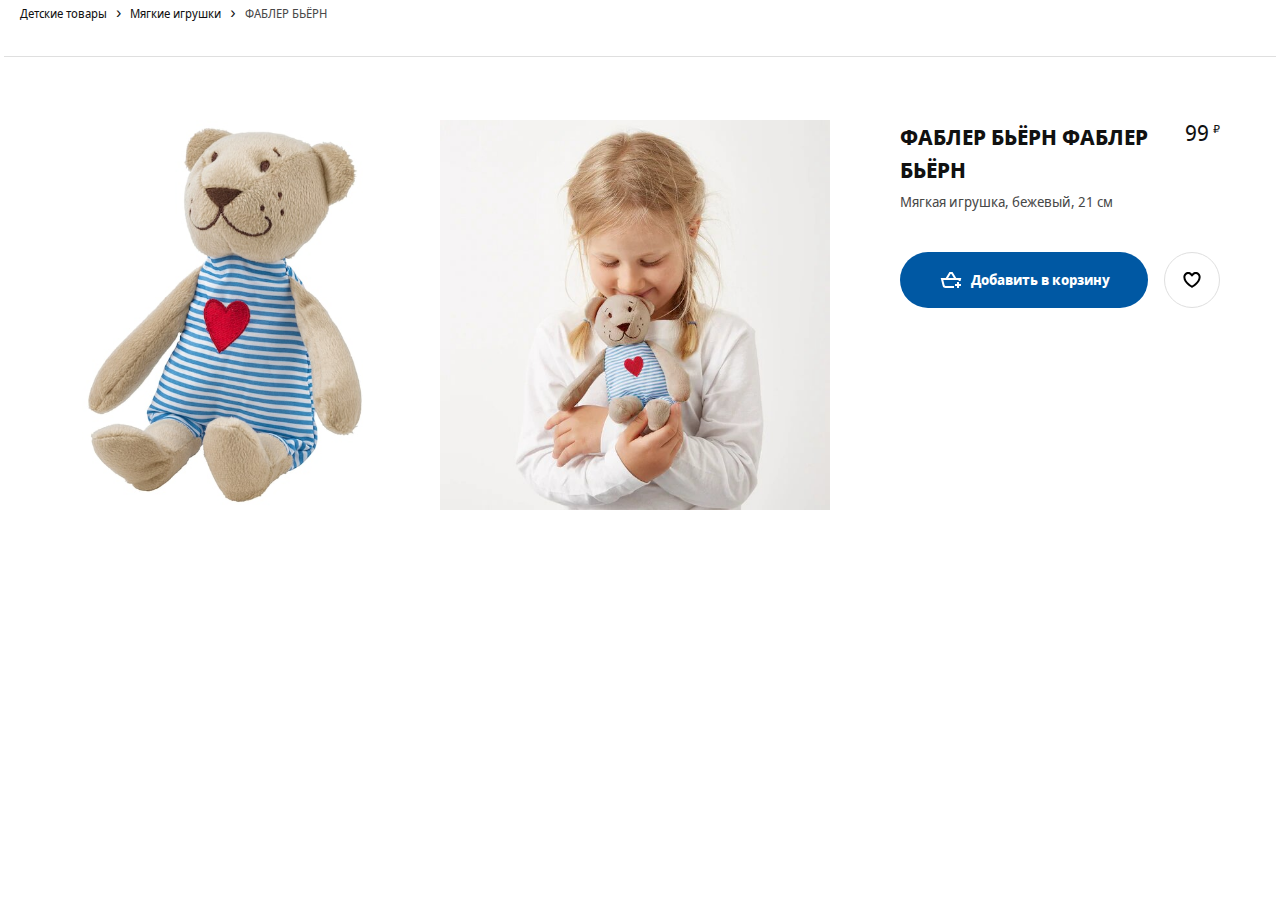
==== card.html @ 56ce19c1 "Add project files" ====
<!DOCTYPE html>
<html lang="en">
<head>
	<meta charset="UTF-8">
	<meta name="viewport" content="width=device-width, user-scalable=no, initial-scale=1.0, maximum-scale=1.0, minimum-scale=1.0">
	<meta http-equiv="X-UA-Compatible" content="ie=edge">
	<link rel="apple-touch-icon" sizes="180x180" href="favicon/apple-touch-icon.png">
	<link rel="icon" type="image/png" sizes="32x32" href="favicon/favicon-32x32.png">
	<link rel="icon" type="image/png" sizes="16x16" href="favicon/favicon-16x16.png">
	<link rel="mask-icon" href="favicon/safari-pinned-tab.svg" color="#0058ab">
	<meta name="msapplication-TileColor" content="#0058ab">
	<meta name="theme-color" content="#0058ab">
	<title>Детские игрушки - IKEA</title>
	<link rel="stylesheet" href="styles/styles.css">
</head>
<body>
<main>
	<div class="container">
		<div class="breadcrumb">
			<nav role="navigation" aria-label="Breadcrumb" class="breadcrumb__nav">
				<ul class="breadcrumb__list">

					<li class="breadcrumb__list-item">
						<a href="goods.html?cat=Детские товары" class="breadcrumb__link"><span>Детские товары</span></a>
					</li>

					<li class="breadcrumb__list-item">
						<a href="goods.html?cat=Мягкие игрушки" class="breadcrumb__link"><span>Мягкие игрушки</span></a>
					</li>

					<li class="breadcrumb__list-item">
						<a href="#" class="breadcrumb__link"><span>ФАБЛЕР БЬЁРН</span></a>
					</li>

				</ul>
			</nav>
		</div>

		<div class="good wrapper">
			<div class="good-images">
				<div class="good-image__item">
					<img src="image/fabler-byorn-myagkaya-igrushka-bezhevyy__0710165_PE727396_S5.jpg" alt="">
				</div>
				<div class="good-image__item">
					<img src="image/fabler-byorn-myagkaya-igrushka-bezhevyy__0876865_PE611124_S5.jpg" alt="">
				</div>
			</div>
			<div class="good-item"> <!-- not-in-stock - нет в наличии-->
				<p class="good-item__new">Новинка</p>

				<div class="good-item__section">
					<div>
						<h2 class="good-item__header">ФАБЛЕР БЬЁРН ФАБЛЕР БЬЁРН</h2>
						<p class="good-item__description">Мягкая игрушка, бежевый, 21 см</p>

					</div>
					<p class="good-item__price">
						<span class="good-item__empty">Нет в наличии</span>
						<span class="good-item__price-value">99</span>
						<span class="good-item__currency">₽</span>
					</p>

				</div>
				<div class="good-item__buttons">
					<button type="button" class="btn btn-good" data-idd="idd001">
						<svg focusable="false" viewBox="0 0 24 24" class="btn-good-svg" aria-hidden="true">
							<path fill-rule="evenodd" clip-rule="evenodd" d="M10.4372 4H10.9993H12.0003H12.9996H13.5616L13.8538 4.48014L17.2112 9.99713H21H22.2806L21.9702 11.2396L21.5303 13H19.4688L19.7194 11.9971H4.28079L5.59143 17.2397C5.70272 17.6848 6.1027 17.9971 6.56157 17.9971H15V19.9971H6.56157C5.18496 19.9971 3.98502 19.0602 3.65114 17.7247L2.02987 11.2397L1.71924 9.99713H3.00002H6.78793L10.145 4.48017L10.4372 4ZM12.4375 6L14.87 9.99713H9.12911L11.5614 6H12.0003H12.4375ZM17.9961 16V14H19.9961V16H21.9961V18H19.9961V20H17.9961V18H15.9961V16H17.9961Z"></path>
						</svg>

						<span class="btn-good__label">Добавить в корзину</span>
					</button>
					<button type="button" class="btn btn-add-wishlist" data-idd="idd001">
						<svg focusable="false" viewBox="0 0 24 24" class="btn-add-wishlist__svg" aria-hidden="true">
							<path fill-rule="evenodd" clip-rule="evenodd" d="M12.336 5.52055C14.2336 3.62376 17.3096 3.62401 19.2069 5.52129C20.2067 6.52115 20.6796 7.85005 20.6259 9.15761C20.6151 12.2138 18.4184 14.8654 16.4892 16.6366C15.4926 17.5517 14.5004 18.2923 13.7593 18.8036C13.3879 19.0598 13.0771 19.2601 12.8574 19.3973C12.7475 19.466 12.6601 19.519 12.5992 19.5555C12.5687 19.5737 12.5448 19.5879 12.5279 19.5978L12.5079 19.6094L12.502 19.6129L12.5001 19.614C12.5001 19.614 12.4989 19.6147 11.9999 18.748C11.501 19.6147 11.5005 19.6144 11.5005 19.6144L11.4979 19.6129L11.4919 19.6094L11.472 19.5978C11.4551 19.5879 11.4312 19.5737 11.4007 19.5555C11.3397 19.519 11.2524 19.466 11.1425 19.3973C10.9227 19.2601 10.612 19.0598 10.2405 18.8036C9.49947 18.2923 8.50726 17.5517 7.51063 16.6366C5.58146 14.8654 3.38477 12.2139 3.37399 9.15765C3.32024 7.85008 3.79314 6.52117 4.79301 5.52129C6.69054 3.62376 9.76704 3.62376 11.6646 5.52129L11.9993 5.856L12.3353 5.52129L12.336 5.52055ZM11.9999 18.748L11.5005 19.6144L11.9999 19.9019L12.4989 19.6147L11.9999 18.748ZM11.9999 17.573C12.1727 17.462 12.384 17.3226 12.6236 17.1573C13.3125 16.6821 14.2267 15.9988 15.1366 15.1634C17.0157 13.4381 18.6259 11.2919 18.6259 9.13506V9.11213L18.627 9.08922C18.6626 8.31221 18.3844 7.52727 17.7926 6.9355C16.6762 5.81903 14.866 5.81902 13.7495 6.9355L13.7481 6.93689L11.9965 8.68166L10.2504 6.9355C9.13387 5.81903 7.3237 5.81903 6.20722 6.9355C5.61546 7.52727 5.33724 8.31221 5.3729 9.08922L5.37395 9.11213V9.13507C5.37395 11.2919 6.98418 13.4381 8.86325 15.1634C9.77312 15.9988 10.6874 16.6821 11.3762 17.1573C11.6159 17.3226 11.8271 17.462 11.9999 17.573Z"></path>
						</svg>
					</button>
				</div>

			</div>
		</div>


	</div>
</main>
</body>
</html>
---- styles/styles.css ----
/*
* Prefixed by https://autoprefixer.github.io
* PostCSS: v7.0.29,
* Autoprefixer: v9.7.6
* Browsers: last 4 version
*/

@font-face {
	font-family: 'Noto Sans';
	src: local('Noto Sans Display Regular'), local('NotoSansDisplay-Regular'), url('../fonts/Notosansdisplayregular.woff2') format('woff2'), url('../fonts/Notosansdisplayregular.woff') format('woff');
	font-weight: 400;
	font-style: normal;
}

@font-face {
	font-family: 'Noto Sans';
	src: local('Noto Sans Display Italic'), local('NotoSansDisplay-Italic'), url('../fonts/Notosansdisplayitalic.woff2') format('woff2'), url('../fonts/Notosansdisplayitalic.woff') format('woff');
	font-weight: 400;
	font-style: italic;
}

@font-face {
	font-family: 'Noto Sans';
	src: local('Noto Sans Display Bold'), local('NotoSansDisplay-Bold'), url('../fonts/Notosansdisplaybold.woff2') format('woff2'), url('../fonts/Notosansdisplaybold.woff') format('woff');
	font-weight: 700;
	font-style: normal;
}

@font-face {
	font-family: 'Noto Sans';
	src: local('Noto Sans Display Bold Italic'), local('NotoSansDisplay-BoldItalic'), url('../fonts/Notosansdisplaybolditalic.woff2') format('woff2'), url('../fonts/Notosansdisplaybolditalic.woff') format('woff');
	font-weight: 700;
	font-style: italic;
}

html {
	-webkit-box-sizing: border-box;
	box-sizing: border-box;
}

*,
*::before,
*::after {
	-webkit-box-sizing: inherit;
	box-sizing: inherit;
}

body {
	min-width: 320px;
	margin: 0;

	background-color: #fff; /*под проект*/
	font-family: Noto Sans, Arial, sans-serif; /*в "" свой шрифт под проект*/

	font-size: 16px;
	color: #111;
	line-height: 1.5;
	-webkit-font-smoothing: subpixel-antialiased;
}

button, input {
	font: inherit;
}

button {
	cursor: pointer;
}

img {
	max-width: 100%;
	width: 100%;
	height: auto;
}

a {
	text-decoration: none;
	color: inherit;
}

ul {
	list-style: none;
	padding: 0;
	margin: 0;
}

h1, h2, h3, p {
	padding: 0;
	margin: 0;
}

/* container */

.container {
	max-width: 100rem;
	margin: 0 auto;
	padding: 0 1.25rem;
}

.visually-hidden {
	position: absolute !important;
	clip: rect(1px 1px 1px 1px);
	clip: rect(1px, 1px, 1px, 1px);
	padding: 0 !important;
	border: 0 !important;
	height: 1px !important;
	width: 1px !important;
	overflow: hidden;
}

/* при работе с float */

.clearfix::after {
	content: "";
	display: table;
	clear: both;
}

header {
	margin-bottom: 3.75rem;
}

.header {
	display: -ms-grid;
	display: grid;
	grid-gap: 1.25rem;
	-ms-grid-columns: 2fr 1.25rem 2fr 1.25rem 16fr 1.25rem 1fr 1.25rem 1fr;
	grid-template-columns: 2fr 2fr 16fr 1fr 1fr;
	-webkit-box-align: center;
	-ms-flex-align: center;
	align-items: center;
	padding: 1.75rem 0;
}

footer {
	background-color: #f5f5f5;
	margin-top: 3.75rem;
	padding: 3.75rem 0 0 0;
}

.footer {
	display: -ms-grid;
	display: grid;
	-ms-grid-columns: 1fr 1fr 1fr;
	grid-template-columns: 1fr 1fr 1fr;
}

.main-header {
	margin-bottom: 1.875rem
}

.btn {
	background-color: transparent;
	outline: transparent;
	border-radius: 50%;
	width: 40px;
	height: 40px;
	display: -webkit-box;
	display: -ms-flexbox;
	display: flex;
	-webkit-box-align: center;
	-ms-flex-align: center;
	align-items: center;
	-webkit-box-pack: center;
	-ms-flex-pack: center;
	justify-content: center;
	border: 1px solid transparent;
}

.btn:hover {
	background-color: #f5f5f5;
	color: #111;
}

.svg-icon {
	fill: currentColor;
}

.logo {
	text-align: center;
	width: 75px;
	height: 30px;

}

.search {
	position: relative;
	-webkit-box-flex: 1;
	-ms-flex-positive: 1;
	flex-grow: 1;
	height: 50px;
	margin: 0 40px;
}

.search-input {
	-webkit-appearance: none;
	-moz-appearance: none;
	appearance: none;
	background-color: #f5f5f5;
	display: block;
	appearance: none;
	width: 100%;
	height: 100%;
	padding: .5rem 3.5rem;
	margin: 0 auto;
	line-height: 1.5;
	border: 0;
	border-radius: 50em;
	outline: 0;
	-webkit-box-shadow: none;
	box-shadow: none;
	-webkit-transition: background .2s;
	-o-transition: background .2s;
	transition: background .2s;
}

.search-btn {
	position: absolute;
	top: 0.9rem;
	right: 0.9rem;
	background-image: url("data:image/svg+xml;charset=utf-8,%3Csvg width='16' height='17' fill='%23484848' xmlns='http://www.w3.org/2000/svg'%3E%3Cpath fill-rule='evenodd' clip-rule='evenodd' d='M6.5 11a4.5 4.5 0 110-9 4.5 4.5 0 010 9zm4.968-.307a6.5 6.5 0 10-1.514 1.315l3.996 3.996 1.414-1.414-3.896-3.897z'/%3E%3C/svg%3E");
	background-repeat: no-repeat;
	background-size: contain;
	width: 2.5rem;
	height: 1.5rem;
	background-position: center;
}

.offer {
	position: relative;
}

.offer-extra {
	position: absolute;
	padding: .9rem;
	color: #111;
	left: 1.25rem;
	bottom: 1.25rem;
	display: -webkit-box;
	display: -ms-flexbox;
	display: flex;
	background: #fff;
	-webkit-box-orient: vertical;
	-webkit-box-direction: normal;
	-ms-flex-direction: column;
	flex-direction: column;
	-webkit-box-align: start;
	-ms-flex-align: start;
	align-items: flex-start;
	max-width: 19rem;
	min-width: 13rem;
	font-size: .9rem;
	line-height: 1.5;
	font-weight: bold;
	word-break: break-word;
}

.offer-arrow {
	display: inline-block;
	height: 1.5rem;
	width: 1.5rem;
	vertical-align: middle;
	fill: currentColor;
	margin-top: 1.875rem;

}


.footer-header {
	line-height: 2rem;
	font-size: 1.25rem;
	padding: 0 0 1rem 0;

}

.footer-list {
	margin-bottom: .8rem;
}

.footer-list > a {
	color: #484848;
}

.footer-list > a:hover {
	color: #111;
	text-decoration: underline;
}

.catalog {
	position: fixed;
	z-index: 999;
	top: 0;
	left: -100%;
	bottom: 0;
	background-color: #fff;
	overflow-y: auto;
	overflow-x: hidden;
	-webkit-transition: left 0.2s 0s;
	-o-transition: left 0.2s 0s;
	transition: left 0.2s 0s;
	width: 20rem;
	padding: 6rem 4rem 3rem;

}

.catalog.open {
	left: 0;
}

.catalog-btn {
	position: absolute;
	top: 3rem;
	left: 3rem;
}

.catalog-list__item,
.subcatalog-list__item {
	cursor: pointer;
	color: #111;


}

.catalog-list__item a,
.subcatalog-list__item a {
	text-decoration: underline;
	display: block;
}

.catalog-list__item a {
	padding: .5rem 1.5rem .5rem 0;
}

.subcatalog-list__item a {
	padding: .5rem 0;
}

.catalog-list__item:hover a,
.subcatalog-list__item:hover a {
	text-decoration: underline;
}

.catalog-list__item.active {
	background-repeat: no-repeat;
	background-position: right 0 center;
	background-image: url('data:image/svg+xml;utf8,<svg width="24" height="24" viewBox="0 0 24 24" fill="none" xmlns="http://www.w3.org/2000/svg"><path fill-rule="evenodd" clip-rule="evenodd" d="M15.5996 11.9999L9.81456 17.7857L8.40026 16.3716L12.7714 11.9999L8.40026 7.62823L9.81457 6.21411L15.5996 11.9999Z" fill="%23959595"/></svg>');
}

.subcatalog {
	position: fixed;
	z-index: 998;
	top: 0;
	left: -100%;
	bottom: 0;
	background-color: #fff;
	overflow-y: auto;
	overflow-x: hidden;
	-webkit-transition: left, right 0.2s 0s;
	-o-transition: left, right 0.2s 0s;
	transition: left, right 0.2s 0s;
	width: 25rem;
	padding: 6rem 4rem 3rem;
	border-left: 2px solid #ccc;
}

.subcatalog.subopen {
	left: 20rem;
	display: block;
}

.overlay {
	display: block;
	position: fixed;
	z-index: 899;
	top: 0;
	bottom: 0;
	right: 0;
	left: 0;
	background-color: black;
	-webkit-transition: all .2s ease;
	-o-transition: all .2s ease;
	transition: all .2s ease;
	opacity: 0;
	pointer-events: none;
}

.overlay.active {
	opacity: 0.25;
	pointer-events: all;
}


.wrapper {
	position: relative;
	margin-top: 4rem;
}

.wrapper:before {
	content: '';
	width: calc(100% + 2rem);
	display: block;
	position: absolute;
	top: -2rem;
	z-index: 99;
	margin: 0 -1rem;
	border-bottom: 1px solid #dfdfdf;
}

.good {
	display: -ms-grid;
	display: grid;
	-ms-grid-columns: minmax(0, 1fr) 1.25rem minmax(0, 1fr) 1.25rem minmax(0, 1fr) 1.25rem minmax(0, 1fr) 1.25rem minmax(0, 1fr) 1.25rem minmax(0, 1fr) 1.25rem minmax(0, 1fr) 1.25rem minmax(0, 1fr) 1.25rem minmax(0, 1fr) 1.25rem minmax(0, 1fr) 1.25rem minmax(0, 1fr) 1.25rem minmax(0, 1fr);
	grid-template-columns: repeat(12, minmax(0, 1fr));
	grid-column-gap: 1.25rem;
	padding-top: 2rem;
}

.good-images {
	display: -webkit-box;
	display: -ms-flexbox;
	display: flex;
	-ms-flex-wrap: wrap;
	flex-wrap: wrap;
	-ms-grid-column: 1;
	grid-column-start: 1;
	-ms-grid-column-span: 8;
	grid-column-end: 9;
	-ms-flex-pack: distribute;
	justify-content: space-around;


}

.good-image__item {
	width: calc(50% - 1.25rem);
	margin-left: .625rem;
	margin-right: .625rem;
	min-height: 500px;
}


.good-item {
	-ms-grid-column: 9;
	grid-column-start: 9;
	-ms-grid-column-span: 4;
	grid-column-end: 13;
	padding: 0 2.5rem;
}

.good-item__section {
	margin-bottom: 2.5rem;
}

.good-item__new {
	display: none;
}


.good-item__empty {
	display: none;
}

.not-in-stock .good-item__empty {
	display: block;
}

.not-in-stock .btn-good {
	display: none;
}

.good-item__header {
	font-size: 1.375rem;
	line-height: 1.5;
	font-weight: 700;
	text-transform: uppercase;
	margin-bottom: .3rem;
}

.good-item__description {
	line-height: 1.5;
	letter-spacing: 0;
	font-weight: 400;
	color: #484848;
	font-size: .875rem;
}

.good-item__price {
	white-space: nowrap;
	text-align: right;
}

.good-item__section {
	display: -webkit-box;
	display: -ms-flexbox;
	display: flex;
	-webkit-box-pack: justify;
	-ms-flex-pack: justify;
	justify-content: space-between;
}

.good-item__price-value {
	line-height: 1.1875;
	font-size: 1.375rem;
}

.good-item__currency {
	line-height: .9;
	font-size: .6875rem;
	vertical-align: text-top;
}

.not-in-stock .good-item__price-value,
.not-in-stock .good-item__currency {
	display: none;
}

.good-item__buttons {
	display: -webkit-box;
	display: -ms-flexbox;
	display: flex;
	-webkit-box-pack: justify;
	-ms-flex-pack: justify;
	justify-content: space-between;
	-webkit-box-align: center;
	-ms-flex-align: center;
	align-items: center;
	width: 100%;
}

.btn-good {
	margin-right: 1rem;
	-webkit-box-flex: 1;
	-ms-flex-positive: 1;
	flex-grow: 1;
	-ms-flex-negative: 1;
	flex-shrink: 1;
	position: relative;
	background: #0058a3;
	color: #fff;
	border-radius: 52px;
	padding: 0 2rem;
	display: -webkit-box;
	display: -ms-flexbox;
	display: flex;
	height: 3.5rem;
	-webkit-box-align: center;
	-ms-flex-align: center;
	align-items: center;
}

.btn-good-svg {
	margin-right: .5rem;
	vertical-align: top;
	-ms-flex-negative: 0;
	flex-shrink: 0;
	display: inline-block;
	height: 1.5rem;
	width: 1.5rem;
	fill: #fff;
}

.btn-good:hover {
	color: #0058a3;
}

.btn-good:hover .btn-good-svg {
	fill: #0058a3;
}

.btn-good__label {
	text-align: center;
	border: 0;
	font-weight: 700;
	font-size: .875rem;
	line-height: 1.42857;
}

.btn-add-wishlist {
	background: rgba(0, 0, 0, 0);
	color: #111;
	border-radius: 40px;
	padding: 0 .9375rem;
	border: 1px solid #dfdfdf;
	height: 3.5rem;
	width: 3.5rem;
	margin-left: auto;
}

.btn-add-wishlist__svg {
	height: 1.5rem;
	width: 1.5rem;

}

.btn-add-wishlist:hover .btn-add-wishlist__svg {
	fill: red;
}

.btn-add-wishlist.contains-wishlist .btn-add-wishlist__svg {
	fill: red;

}

.btn-add-wishlist:hover.contains-wishlist .btn-add-wishlist__svg {
	fill: black;
}


.goods-list {
	display: -ms-grid;
	display: grid;
	grid-template-columns: repeat(4, 1fr);
}

.goods-list__item {
	margin-bottom: 2rem;
}


.goods-item {
	position: relative;
	display: -webkit-box;
	display: -ms-flexbox;
	display: flex;
	-webkit-box-orient: vertical;
	-webkit-box-direction: normal;
	-ms-flex-direction: column;
	flex-direction: column;
	-webkit-box-pack: justify;
	-ms-flex-pack: justify;
	justify-content: space-between;
	height: 100%;
}

.goods-item__img {
	height: 380px;
	display: table-cell;
	vertical-align: middle
}


.btn-add-card {
	position: absolute;
	opacity: 0;
	-webkit-transition: opacity 0.2s 0s;
	-o-transition: opacity 0.2s 0s;
	transition: opacity 0.2s 0s;
	right: 1rem;
	bottom: 0.5rem;
	background-color: rgb(0, 88, 163);
	border: 1px solid rgb(0, 88, 163);
	background-repeat: no-repeat;
	background-position: center;
	background-image: url("data:image/svg+xml;utf8,<svg width='24' height='24' xmlns='http://www.w3.org/2000/svg' viewBox='0 0 24 24'><path fill-rule='evenodd' clip-rule='evenodd' d='M10.4372 4H10.9993H12.0003H12.9996H13.5616L13.8538 4.48014L17.2112 9.99713H21H22.2806L21.9702 11.2396L21.5303 13H19.4688L19.7194 11.9971H4.28079L5.59143 17.2397C5.70272 17.6848 6.1027 17.9971 6.56157 17.9971H15V19.9971H6.56157C5.18496 19.9971 3.98502 19.0602 3.65114 17.7247L2.02987 11.2397L1.71924 9.99713H3.00002H6.78793L10.145 4.48017L10.4372 4ZM12.4375 6L14.87 9.99713H9.12911L11.5614 6H12.0003H12.4375ZM17.9961 16V14H19.9961V16H21.9961V18H19.9961V20H17.9961V18H15.9961V16H17.9961Z' fill='white' /></svg>");
}

.btn-add-card:hover {
	background-color: rgb(255, 255, 255);
	background-image: url("data:image/svg+xml;utf8,<svg width='24' height='24' xmlns='http://www.w3.org/2000/svg' viewBox='0 0 24 24'><path fill-rule='evenodd' clip-rule='evenodd' d='M10.4372 4H10.9993H12.0003H12.9996H13.5616L13.8538 4.48014L17.2112 9.99713H21H22.2806L21.9702 11.2396L21.5303 13H19.4688L19.7194 11.9971H4.28079L5.59143 17.2397C5.70272 17.6848 6.1027 17.9971 6.56157 17.9971H15V19.9971H6.56157C5.18496 19.9971 3.98502 19.0602 3.65114 17.7247L2.02987 11.2397L1.71924 9.99713H3.00002H6.78793L10.145 4.48017L10.4372 4ZM12.4375 6L14.87 9.99713H9.12911L11.5614 6H12.0003H12.4375ZM17.9961 16V14H19.9961V16H21.9961V18H19.9961V20H17.9961V18H15.9961V16H17.9961Z' fill='rgb(0, 88, 163)' /></svg>");

}

.goods-item:hover .btn-add-card {
	opacity: 1;
}

.goods-item__header {
	margin-top: auto;
	margin-bottom: 1rem;
}

.goods-item__new {
	line-height: 1.42857;
	color: #ca5008;
	font-weight: 700;
	font-size: 0.8rem;
}

.goods-item__link {
	display: block;
	height: 100%;
}

.goods-item__description {
	margin-bottom: 1rem;
	font-size: .875rem;
	line-height: 1.42857;
}

.goods-item__price {
	min-height: calc(40px + 0.5rem);
	padding-bottom: 0.5rem;
	font-weight: 700;
}

.goods-item__price-value {
	font-size: 1.375rem;
}

.goods-item__currency {
	line-height: .9;
	font-size: .6875rem;
	vertical-align: text-top;
}


.breadcrumb__list-item {
	display: inline;
}

.breadcrumb__list-item:after {
	content: "\0203A";
	display: inline;
	margin: 0 .3125rem;
	font-size: 1rem;
	line-height: 1.125;
}

.breadcrumb__list-item:last-child:after {
	content: "";
}

.breadcrumb__link {
	font-size: .75rem;
	line-height: 1.5;
	font-weight: 400;
	vertical-align: middle;
}

.breadcrumb__list-item:last-child .breadcrumb__link {
	color: #484848;
	pointer-events: none;
	cursor: auto;
}

.cart-wrapper {
	max-width: 768px;
}

.cart-header {
	text-align: center;
}

.product {
	display: -ms-grid;
	display: grid;
	-ms-grid-columns: 152px 4fr 6fr;
	grid-template-columns: 152px 4fr 6fr;
	-ms-grid-rows: auto;
	grid-template-rows: auto;
	font-size: .81rem;
	line-height: 1.385;
}

.product > *:nth-child(1) {
	-ms-grid-row: 1;
	-ms-grid-column: 1;
}

.product > *:nth-child(2) {
	-ms-grid-row: 1;
	-ms-grid-column: 2;
}

.product > *:nth-child(3) {
	-ms-grid-row: 1;
	-ms-grid-column: 3;
}

.product__image-container {
	-ms-grid-column: 1;
	grid-column: 1;
	-ms-grid-row: 1;
	-ms-grid-row-span: 2;
	grid-row: 1/3;
	padding-right: 1rem;
}

.product__description {
	-ms-grid-column: 2;
	grid-column: 2;
	-ms-grid-row: 1;
	grid-row: 1;
}

.product__name {
	font-size: 1.2rem;
	margin-bottom: .5rem;
	font-weight: 700;
	text-transform: uppercase;
	word-break: break-word;
}

.product__prices {
	-ms-grid-column: 3;
	grid-column: 3;
	-ms-grid-row: 1;
	grid-row: 1;
	text-align: right;
	padding-top: 0;
}

.product__controls {
	-ms-grid-column: 3;
	grid-column: 3;
	-ms-grid-row: 2;
	grid-row: 2;
	margin-top: .5rem;
	display: -webkit-box;
	display: -ms-flexbox;
	display: flex;
	-webkit-box-pack: end;
	-ms-flex-pack: end;
	justify-content: flex-end;
}

.btn-remove {
	color: #444;
	border-color: #666;
	border-radius: unset;
}

.product__total {
	font-weight: 700;
	font-size: 1.06rem;
	line-height: 1.2;
}

.product-controls__remove {
	width: 12.5%;
}

.product-controls__quantity {
	width: 25%;
	margin-left: .5rem;
}

.cart-header {
	margin-bottom: 3rem;
}

.cart-item {
	margin-bottom: 2rem;
}

.cart-total {
	display: -webkit-box;
	display: -ms-flexbox;
	display: flex;
	-webkit-box-pack: justify;
	-ms-flex-pack: justify;
	justify-content: space-between;
	padding: .35rem 0;
	font-weight: 700;
	font-size: 14px;
	text-align: initial;
	border: dashed #cacaca;
	border-width: 1px 0;
}

.cart-checkout {
	color: #ffffff;
	padding: 12px 62px;
	background-color: #3a6e9f;
	border: none;
	display: block;
	margin: 1rem auto;
}

.cart-form {
	margin: 1rem 0;
	text-align: center;
}

.cart-form label {
	display: block;
	margin: 1rem;
}

select {
	width: 100%;
	max-width: 352px;
	height: 40px;
	margin: 0;
	padding: 0 10px;
	border: 1px solid #666;
	border-radius: 2px;
	background: #fff url(../image/chevron-down-thin-24.1667eab2.svg) no-repeat right 8px center/1.5rem;
	-webkit-appearance: none;
	-moz-appearance: none;
	appearance: none;
	font-size: 1rem;
	line-height: 1.15;
	font-family: inherit;
	text-transform: none;
}

@media (max-width: 1200px) {
	.goods-list {
		grid-template-columns: repeat(3, 1fr);
	}
}

@media (max-width: 768px) {
	.goods-list {
		grid-template-columns: repeat(2, 1fr);
	}

	.header {
		-ms-grid-columns: 1fr 1.25rem 4fr 1.25rem 1fr 1.25rem 1fr;
		grid-template-columns: 1fr 4fr 1fr 1fr;
		-ms-grid-rows: auto 1.25rem auto 1.25rem auto;
		grid-template-areas: "burger logo wishlist cart" "main main . sidebar" "footer footer footer footer";
	}

	.btn-burger {
		grid-area: burger;
	}

	.logo {
		grid-area: logo;
	}

	.btn-wishlist {
		grid-area: wishlist;
	}

	.btn-cart {
		grid-area: cart;
	}

	.search {
		grid-area: search;
		-ms-grid-row: 2;
		grid-row: 2;
		-ms-grid-column-span: 5;
		grid-column-end: 6;
		-ms-grid-column: 1;
		grid-column-start: 1;
		margin: 0;
	}

	.footer {
		-ms-grid-rows: auto;
		grid-template-rows: auto;
		-webkit-box-pack: center;
		-ms-flex-pack: center;
		justify-content: center;
		grid-template-areas: "catalog" "about" "connection";
		-ms-grid-columns: 300px;
		grid-template-columns: 300px

	}

	.footer-catalog {
		grid-area: catalog;
		margin-bottom: 50px;
	}

	.footer-about {
		grid-area: about;
		margin-bottom: 50px;
	}

	.footer-connection {
		grid-area: connection;
		margin-bottom: 50px;
	}

	.catalog {
		width: 50%;
	}

	.subcatalog {
		width: 50%;
		left: auto;
		right: -100%;
	}

	.subcatalog.subopen {
		right: 0;
		left: auto;
	}
}

@media (max-width: 768px) {

	.footer-catalog {
		-ms-grid-row: 1;
		-ms-grid-column: 1

	}

	.footer-about {
		-ms-grid-row: 2;
		-ms-grid-column: 1

	}

	.footer-connection {
		-ms-grid-row: 3;
		-ms-grid-column: 1

	}
}

@media (max-width: 768px) {

	.btn-burger {
		-ms-grid-row: 1;
		-ms-grid-column: 1;
	}

	.logo {
		-ms-grid-row: 1;
		-ms-grid-column: 3;
	}

	.btn-wishlist {
		-ms-grid-row: 1;
		-ms-grid-column: 5;
	}

	.btn-cart {
		-ms-grid-row: 1;
		-ms-grid-column: 7;
	}
}

@media (max-width: 576px) {
	.goods-list {
		-ms-grid-columns: 1fr;
		grid-template-columns: 1fr;
	}

	.catalog {
		width: 100%;
	}

	.subcatalog {
		z-index: 999;
		width: 100%;
	}

	.subcatalog.subopen {
		right: 0;
	}
}
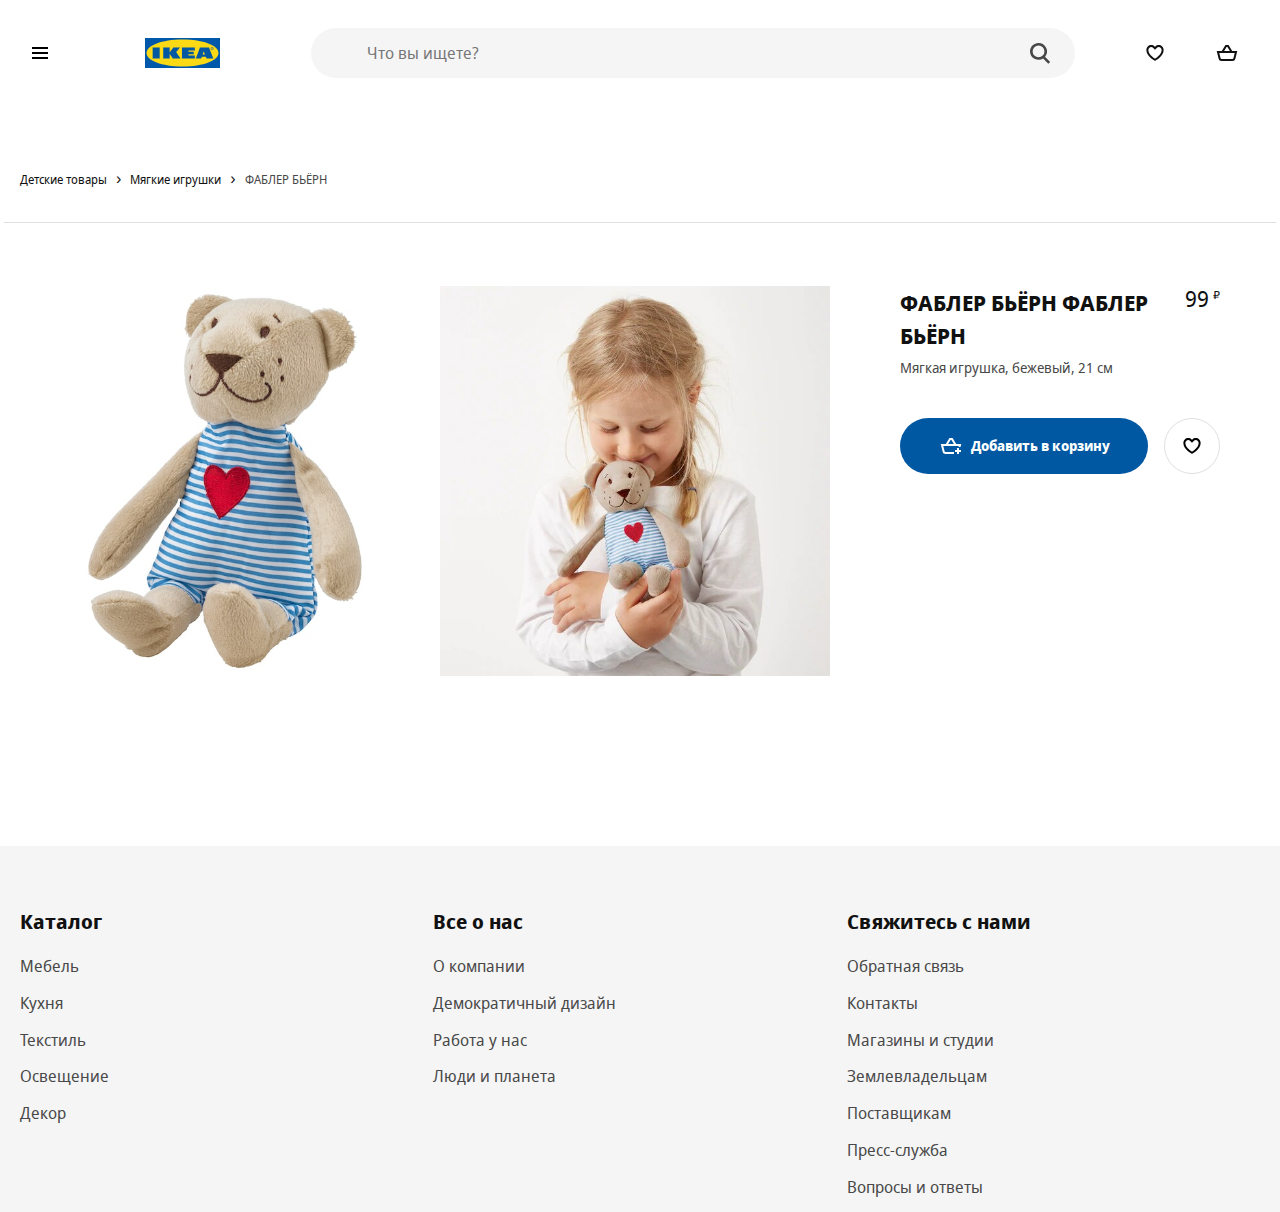
==== commit 9dbe27c6: "Add header, footer, catalog and subcatalog JS files" ====
--- a/card.html
+++ b/card.html
@@ -12,6 +12,11 @@
 	<meta name="theme-color" content="#0058ab">
 	<title>Детские игрушки - IKEA</title>
 	<link rel="stylesheet" href="styles/styles.css">
+	<script src="script/generateHeader.js" defer></script>
+    <script src="script/generateCatalog.js" defer></script>
+    <script src="script/generateSubcatalog.js" defer></script>
+    <script src="script/generateFooter.js" defer></script>
+    <script src="script/main.js" defer></script>
 </head>
 <body>
 <main>
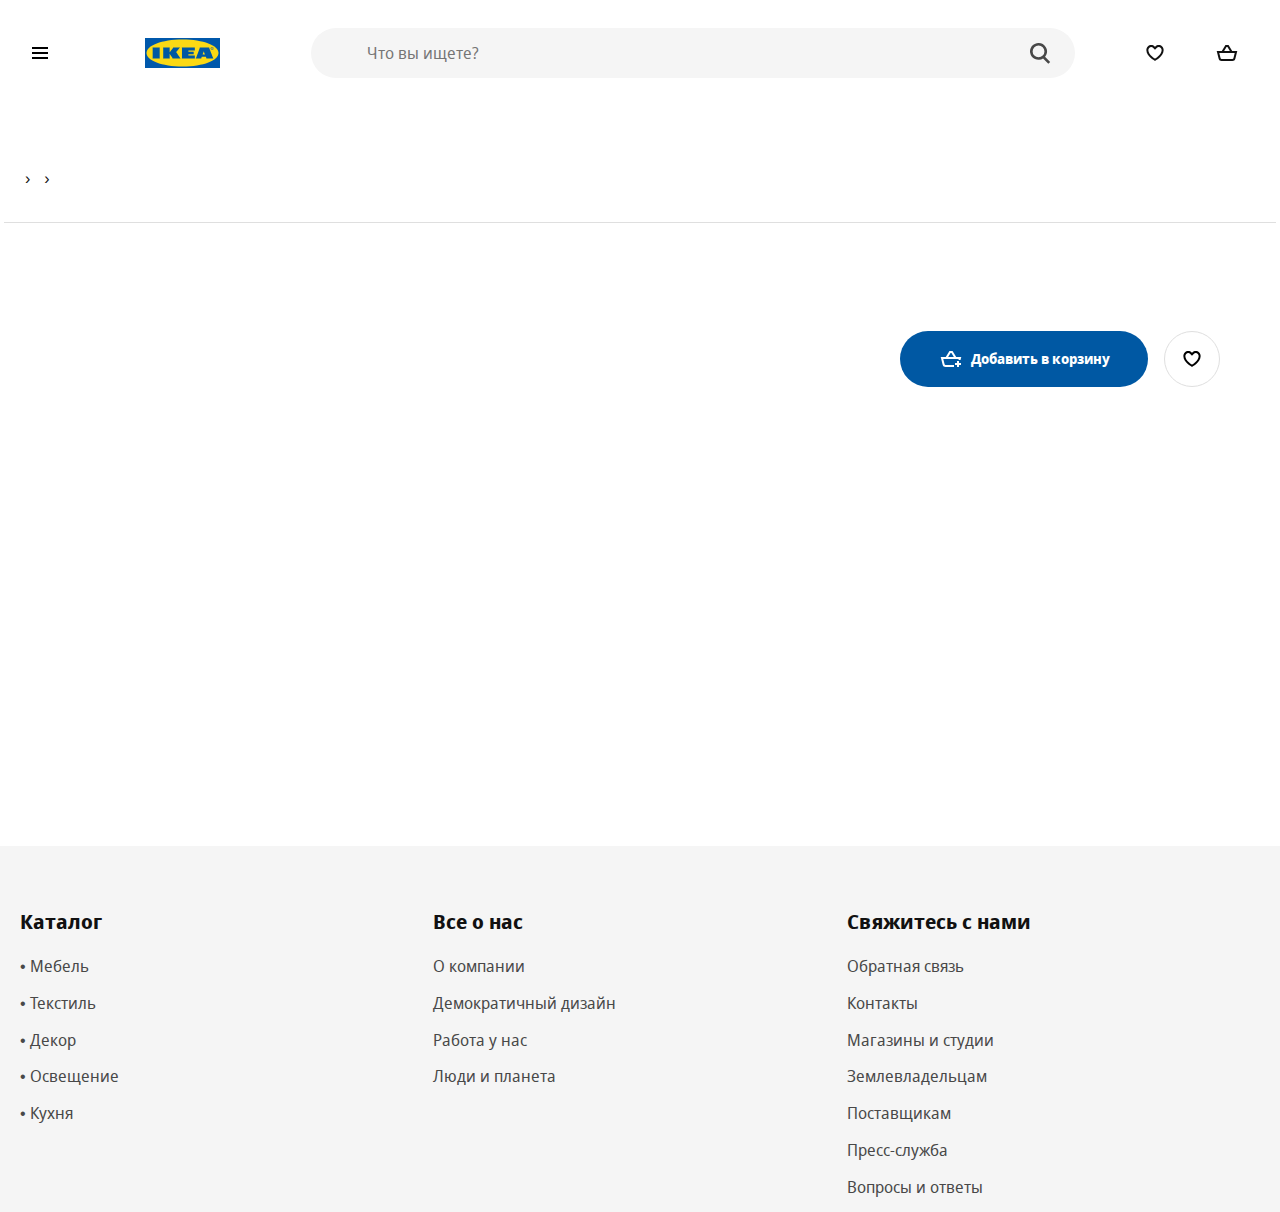
==== commit de53adf2: "get and send dates via fetch api" ====
--- a/card.html
+++ b/card.html
@@ -12,11 +12,7 @@
 	<meta name="theme-color" content="#0058ab">
 	<title>Детские игрушки - IKEA</title>
 	<link rel="stylesheet" href="styles/styles.css">
-	<script src="script/generateHeader.js" defer></script>
-    <script src="script/generateCatalog.js" defer></script>
-    <script src="script/generateSubcatalog.js" defer></script>
-    <script src="script/generateFooter.js" defer></script>
-    <script src="script/main.js" defer></script>
+	<script src="script/index.js" defer type="module"></script>
 </head>
 <body>
 <main>
@@ -26,15 +22,15 @@
 				<ul class="breadcrumb__list">
 
 					<li class="breadcrumb__list-item">
-						<a href="goods.html?cat=Детские товары" class="breadcrumb__link"><span>Детские товары</span></a>
+						<a href="goods.html?cat=Детские товары" class="breadcrumb__link"><span></span></a>
 					</li>
 
 					<li class="breadcrumb__list-item">
-						<a href="goods.html?cat=Мягкие игрушки" class="breadcrumb__link"><span>Мягкие игрушки</span></a>
+						<a href="goods.html?cat=Мягкие игрушки" class="breadcrumb__link"><span></span></a>
 					</li>
 
 					<li class="breadcrumb__list-item">
-						<a href="#" class="breadcrumb__link"><span>ФАБЛЕР БЬЁРН</span></a>
+						<a href="#" class="breadcrumb__link"><span></span></a>
 					</li>
 
 				</ul>
@@ -44,25 +40,25 @@
 		<div class="good wrapper">
 			<div class="good-images">
 				<div class="good-image__item">
-					<img src="image/fabler-byorn-myagkaya-igrushka-bezhevyy__0710165_PE727396_S5.jpg" alt="">
+					<img src="" alt="">
 				</div>
 				<div class="good-image__item">
-					<img src="image/fabler-byorn-myagkaya-igrushka-bezhevyy__0876865_PE611124_S5.jpg" alt="">
+					<img src="" alt="">
 				</div>
 			</div>
 			<div class="good-item"> <!-- not-in-stock - нет в наличии-->
-				<p class="good-item__new">Новинка</p>
+				<p class="good-item__new"></p>
 
 				<div class="good-item__section">
 					<div>
-						<h2 class="good-item__header">ФАБЛЕР БЬЁРН ФАБЛЕР БЬЁРН</h2>
-						<p class="good-item__description">Мягкая игрушка, бежевый, 21 см</p>
+						<h2 class="good-item__header"></h2>
+						<p class="good-item__description"></p>
 
 					</div>
 					<p class="good-item__price">
-						<span class="good-item__empty">Нет в наличии</span>
-						<span class="good-item__price-value">99</span>
-						<span class="good-item__currency">₽</span>
+						<span class="good-item__empty"></span>
+						<span class="good-item__price-value"></span>
+						<span class="good-item__currency"></span>
 					</p>
 
 				</div>
--- a/styles/styles.css
+++ b/styles/styles.css
@@ -354,9 +354,9 @@
 	background-color: #fff;
 	overflow-y: auto;
 	overflow-x: hidden;
-	-webkit-transition: left, right 0.2s 0s;
-	-o-transition: left, right 0.2s 0s;
-	transition: left, right 0.2s 0s;
+	-webkit-transition: left 0.6s 0s, right 0.6s 0s;
+	-o-transition: left 0.6s 0s, right 0.6s 0s;
+	transition: left 0.6s 0s, right 0.6s 0s;
 	width: 25rem;
 	padding: 6rem 4rem 3rem;
 	border-left: 2px solid #ccc;
@@ -364,7 +364,6 @@
 
 .subcatalog.subopen {
 	left: 20rem;
-	display: block;
 }
 
 .overlay {
@@ -608,6 +607,7 @@
 .goods-list {
 	display: -ms-grid;
 	display: grid;
+	gap: 1.25rem;
 	grid-template-columns: repeat(4, 1fr);
 }
 
